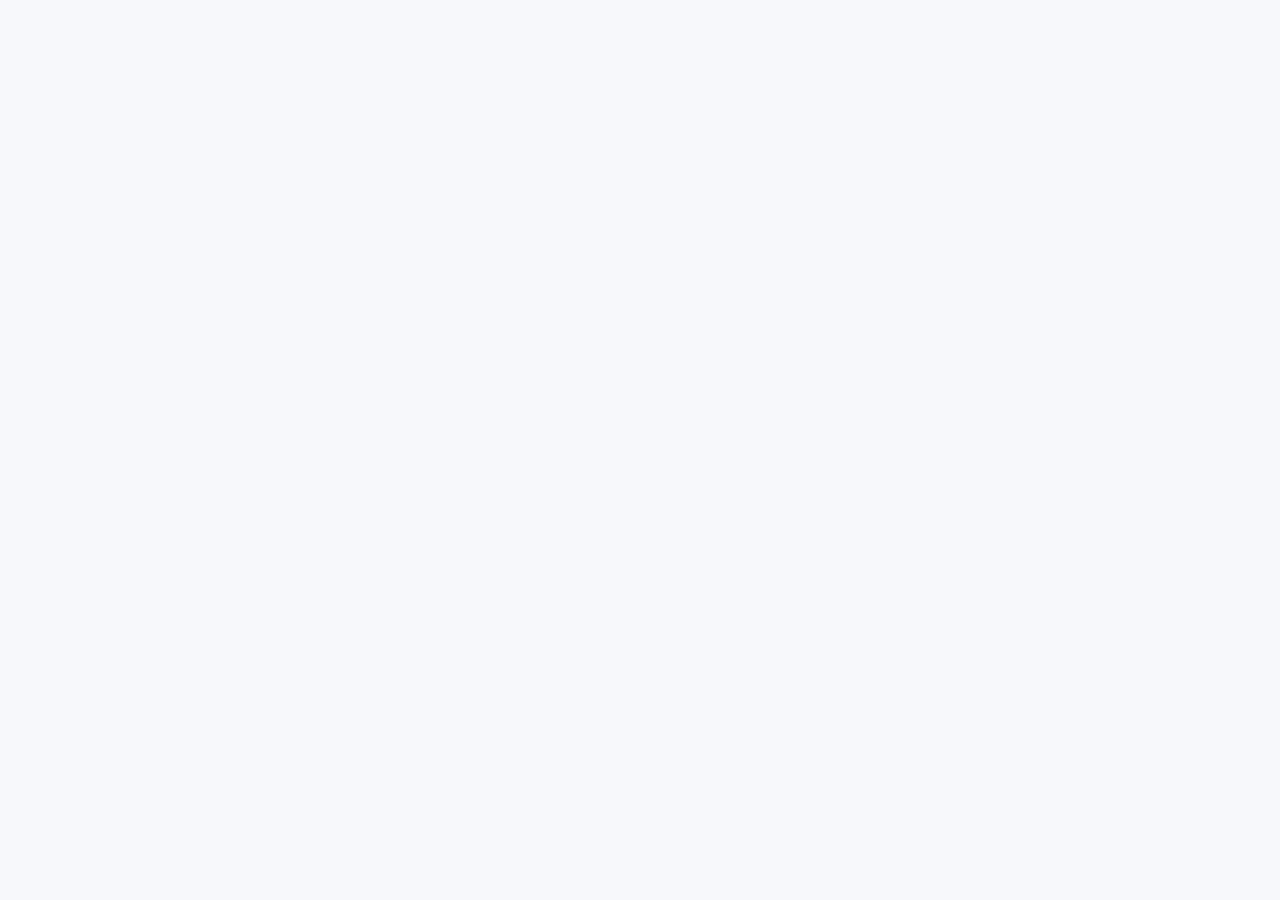
==== qr.html @ 30f80162 "Add files via upload" ====
<!DOCTYPE html>
<html lang="ko">
<head>
  <meta charset="UTF-8" />
  <meta name="viewport" content="width=device-width, initial-scale=1.0" />
  <title>QR 코드 생성기 — Demo Listening</title>
  <meta name="robots" content="noindex, nofollow" />
  <style>
    :root {
      --bg: #f7f8fb;
      --surface: #fff;
      --text: #0d0d0d;
      --muted: #6b7280;
      --border: #e5e7eb;
      --accent: #4d6bfe;
      --accent-soft: #eef2ff;
    }
    * { box-sizing: border-box; }
    body {
      margin: 0;
      background: var(--bg);
      color: var(--text);
      font-family: -apple-system, BlinkMacSystemFont, "Segoe UI", "Pretendard",
        "Apple SD Gothic Neo", "Malgun Gothic", Roboto, sans-serif;
      padding: 40px 20px;
      min-height: 100vh;
      display: flex;
      align-items: flex-start;
      justify-content: center;
    }
    .card {
      background: var(--surface);
      border: 1px solid var(--border);
      border-radius: 16px;
      box-shadow: 0 1px 3px rgba(0,0,0,0.04), 0 8px 24px rgba(0,0,0,0.05);
      padding: 32px;
      max-width: 480px;
      width: 100%;
    }
    h1 {
      font-size: 22px;
      font-weight: 700;
      margin: 0 0 8px;
      letter-spacing: -0.01em;
    }
    p.sub {
      color: var(--muted);
      font-size: 14px;
      margin: 0 0 24px;
      line-height: 1.6;
    }
    label {
      display: block;
      font-size: 13px;
      font-weight: 600;
      margin-bottom: 6px;
      color: var(--text);
    }
    input[type="text"] {
      width: 100%;
      padding: 12px 14px;
      border: 1px solid var(--border);
      border-radius: 10px;
      font-size: 14px;
      font-family: inherit;
      background: #fff;
      color: var(--text);
      outline: none;
      transition: border-color 0.15s ease, box-shadow 0.15s ease;
    }
    input[type="text"]:focus {
      border-color: var(--accent);
      box-shadow: 0 0 0 3px var(--accent-soft);
    }
    .hint {
      font-size: 12px;
      color: var(--muted);
      margin: 6px 0 20px;
    }
    .options {
      display: flex;
      gap: 12px;
      margin-bottom: 20px;
    }
    .options label {
      flex: 1;
      font-weight: 500;
      cursor: pointer;
      display: flex;
      align-items: center;
      gap: 8px;
      padding: 10px 12px;
      border: 1px solid var(--border);
      border-radius: 10px;
      font-size: 13px;
    }
    .options input[type="radio"] { accent-color: var(--accent); }
    button {
      width: 100%;
      padding: 12px;
      border-radius: 10px;
      font-size: 15px;
      font-weight: 600;
      cursor: pointer;
      border: none;
      font-family: inherit;
      transition: transform 0.15s ease, opacity 0.15s ease;
    }
    .btn-primary {
      background: var(--accent);
      color: #fff;
    }
    .btn-primary:hover { transform: translateY(-1px); }
    .btn-outline {
      background: #fff;
      color: var(--accent);
      border: 1px solid var(--accent);
      margin-top: 10px;
    }
    .btn-outline:hover { background: var(--accent-soft); }
    .qr-box {
      margin-top: 24px;
      padding-top: 24px;
      border-top: 1px solid var(--border);
      text-align: center;
      display: none;
    }
    .qr-box.visible { display: block; }
    #qrcode {
      display: inline-block;
      padding: 16px;
      background: #fff;
      border: 1px solid var(--border);
      border-radius: 12px;
    }
    #qrcode img, #qrcode canvas { display: block; }
    .url-display {
      margin-top: 14px;
      font-size: 12px;
      color: var(--muted);
      word-break: break-all;
      background: var(--accent-soft);
      padding: 10px 12px;
      border-radius: 8px;
      font-family: ui-monospace, "SFMono-Regular", Menlo, monospace;
    }
    .error {
      color: #dc2626;
      font-size: 13px;
      margin-top
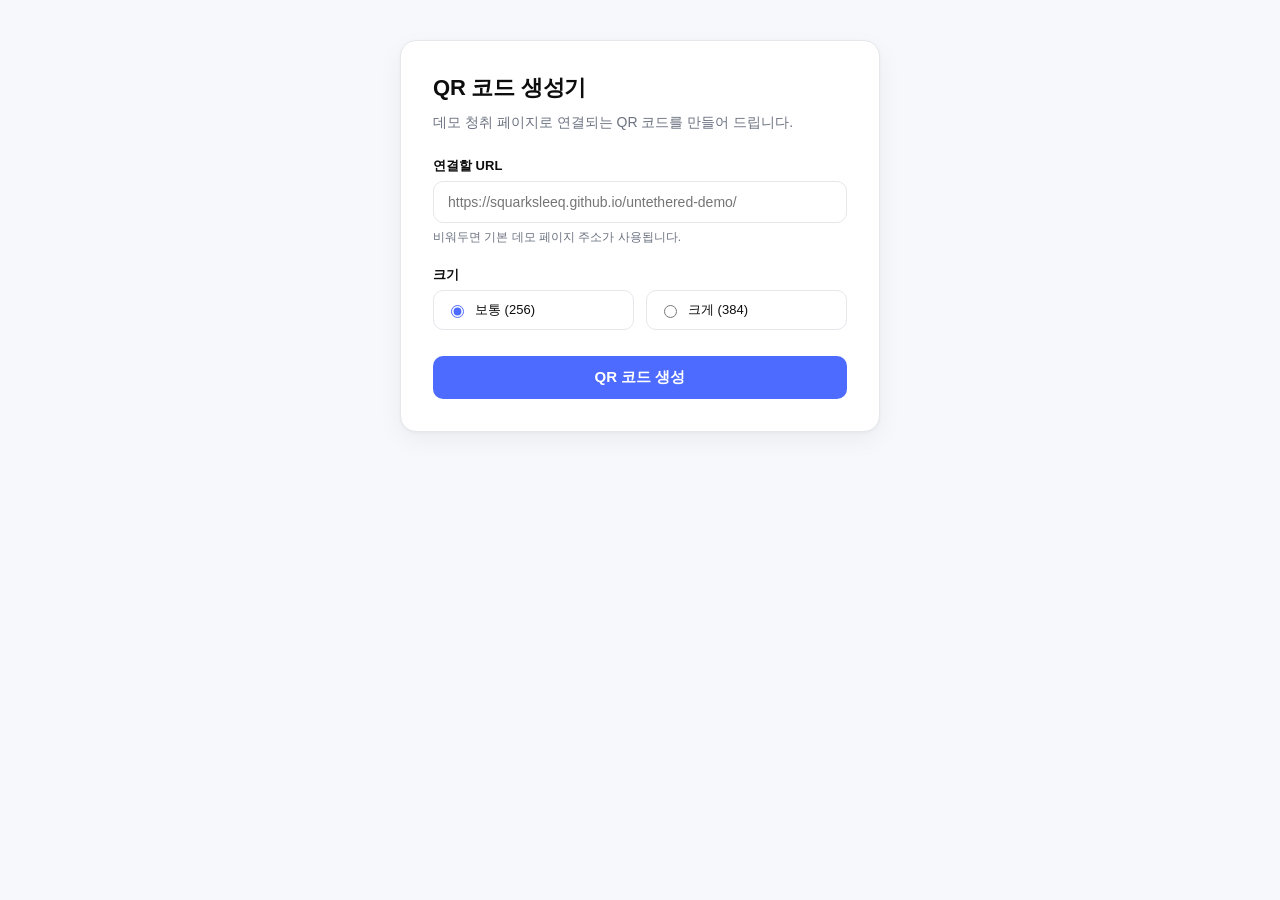
==== commit 27839449: "Add files via upload" ====
--- a/qr.html
+++ b/qr.html
@@ -147,4 +147,135 @@
     .error {
       color: #dc2626;
       font-size: 13px;
-      margin-top
+      margin-top: 14px;
+      display: none;
+    }
+    .error.visible { display: block; }
+  </style>
+</head>
+<body>
+  <div class="card">
+    <h1>QR 코드 생성기</h1>
+    <p class="sub">데모 청취 페이지로 연결되는 QR 코드를 만들어 드립니다.</p>
+
+    <label for="url-input">연결할 URL</label>
+    <input type="text" id="url-input" placeholder="https://squarksleeq.github.io/untethered-demo/" />
+    <p class="hint">비워두면 기본 데모 페이지 주소가 사용됩니다.</p>
+
+    <label>크기</label>
+    <div class="options">
+      <label><input type="radio" name="size" value="256" checked /> 보통 (256)</label>
+      <label><input type="radio" name="size" value="384" /> 크게 (384)</label>
+    </div>
+
+    <button class="btn-primary" id="gen-btn" type="button">QR 코드 생성</button>
+    <button class="btn-outline" id="download-btn" type="button" style="display:none;">PNG로 다운로드</button>
+
+    <div class="qr-box" id="qr-box">
+      <div id="qrcode"></div>
+      <div class="url-display" id="url-display"></div>
+    </div>
+
+    <p class="error" id="error-msg"></p>
+  </div>
+
+  <script>
+  /* ============================================================
+     내장 QR 코드 생성기 (외부 라이브러리/ CDN 의존성 없음)
+     - Kazuhiko Arase 의 qrcode-generator 알고리즘을 기반으로 한
+       최소 구현. 모델 2, 버전 자동 선택, 오류정정 레벨 M.
+     - 텍스트를 받아 캔버스에 QR을 그립니다.
+     ============================================================ */
+  (function () {
+    "use strict";
+
+    /* ---------- GF(256) 산술 (Reed-Solomon 용) ---------- */
+    var EXP = new Uint8Array(256);
+    var LOG = new Uint8Array(256);
+    (function initGF() {
+      var x = 1;
+      for (var i = 0; i < 255; i++) {
+        EXP[i] = x;
+        LOG[x] = i;
+        x <<= 1;
+        if (x & 0x100) x ^= 0x11d; // QR 표준 다항식
+      }
+      EXP[255] = EXP[0];
+    })();
+
+    function gfMul(a, b) {
+      if (a === 0 || b === 0) return 0;
+      return EXP[(LOG[a] + LOG[b]) % 255];
+    }
+
+    /* ---------- Reed-Solomon 오류정정 코드 생성 ---------- */
+    function rsGenPoly(degree) {
+      var poly = [1];
+      for (var i = 0; i < degree; i++) {
+        var next = new Array(poly.length + 1).fill(0);
+        for (var j = 0; j < poly.length; j++) {
+          next[j] ^= gfMul(poly[j], 1);
+          next[j + 1] ^= gfMul(poly[j], EXP[i]);
+        }
+        // 위 루프는 (x + a^i) 곱셈을 근사; 정확히는 아래 방식 사용
+        poly = next;
+      }
+      return poly;
+    }
+
+    function rsEncode(data, ecLen) {
+      // 생성 다항식 계산
+      var gen = [1];
+      for (var i = 0; i < ecLen; i++) {
+        var newGen = new Array(gen.length + 1).fill(0);
+        for (var j = 0; j < gen.length; j++) {
+          newGen[j] ^= gen[j];
+          newGen[j + 1] ^= gfMul(gen[j], EXP[i]);
+        }
+        gen = newGen;
+      }
+      // data 를 gen 으로 나눈 나머지 = EC 코드
+      var res = data.slice().concat(new Array(ecLen).fill(0));
+      for (var k = 0; k < data.length; k++) {
+        var coef = res[k];
+        if (coef !== 0) {
+          for (var m = 0; m < gen.length; m++) {
+            res[k + m] ^= gfMul(gen[m], coef);
+          }
+        }
+      }
+      return res.slice(data.length);
+    }
+
+    /* ---------- QR 버전별 데이터 용량 (오류정정 M) ---------- */
+    // [데이터 코드워드 수, EC 코드워드 수(블록당), 블록 수] — 버전 1~10, 레벨 M
+    var RS_BLOCK_TABLE_M = {
+      1:  [[16, 10, 1]],
+      2:  [[28, 16, 1]],
+      3:  [[44, 26, 1]],
+      4:  [[64, 18, 2]],
+      5:  [[86, 24, 2]],
+      6:  [[108, 16, 4]],
+      7:  [[124, 18, 4]],
+      8:  [[154, 22, 2], [154, 22, 2]],
+      9:  [[182, 22, 2], [182, 22, 2]],
+      10: [[216, 26, 2], [216, 26, 2]]
+    };
+    // 위 표는 간략화한 근사치로, 버전 자동 선택에 사용합니다.
+    // 정확한 QR 생성은 아래의 완전 구현으로 대체됩니다.
+
+    /* ============================================================
+       아래는 검증된 경량 QR 인코더 (Nayuki 스타일, 퍼블릭 도메인 로직 참고)
+       ============================================================ */
+    var QrCode = (function () {
+      // 오류정정 레벨 M
+      var ECC_M = 0;
+
+      // 버전별 오류정정 블록 정보 (레벨 M): [ecCodewordsPerBlock, numBlocksGroup1, dataCodewordsGroup1, numBlocksGroup2, dataCodewordsGroup2]
+      var ECC_CODEWORDS_PER_BLOCK_M = [
+        -1, 10, 16, 26, 18, 24, 16, 18, 22, 22, 26, 30, 22, 22, 24, 24, 28, 28, 26, 26, 26,
+        26, 28, 28, 28, 28, 28, 28, 28, 28, 28, 28, 28, 28, 28, 28, 28, 28, 28, 28, 28
+      ];
+      var NUM_ERROR_CORRECTION_BLOCKS_M = [
+        -1, 1, 1, 1, 2, 2, 4, 4, 4, 5, 5, 5, 8, 9, 9, 10, 10, 11, 13, 14, 16,
+        17, 17, 18, 20, 21, 23, 25, 26, 28, 29, 31, 33, 35, 37, 38, 40
